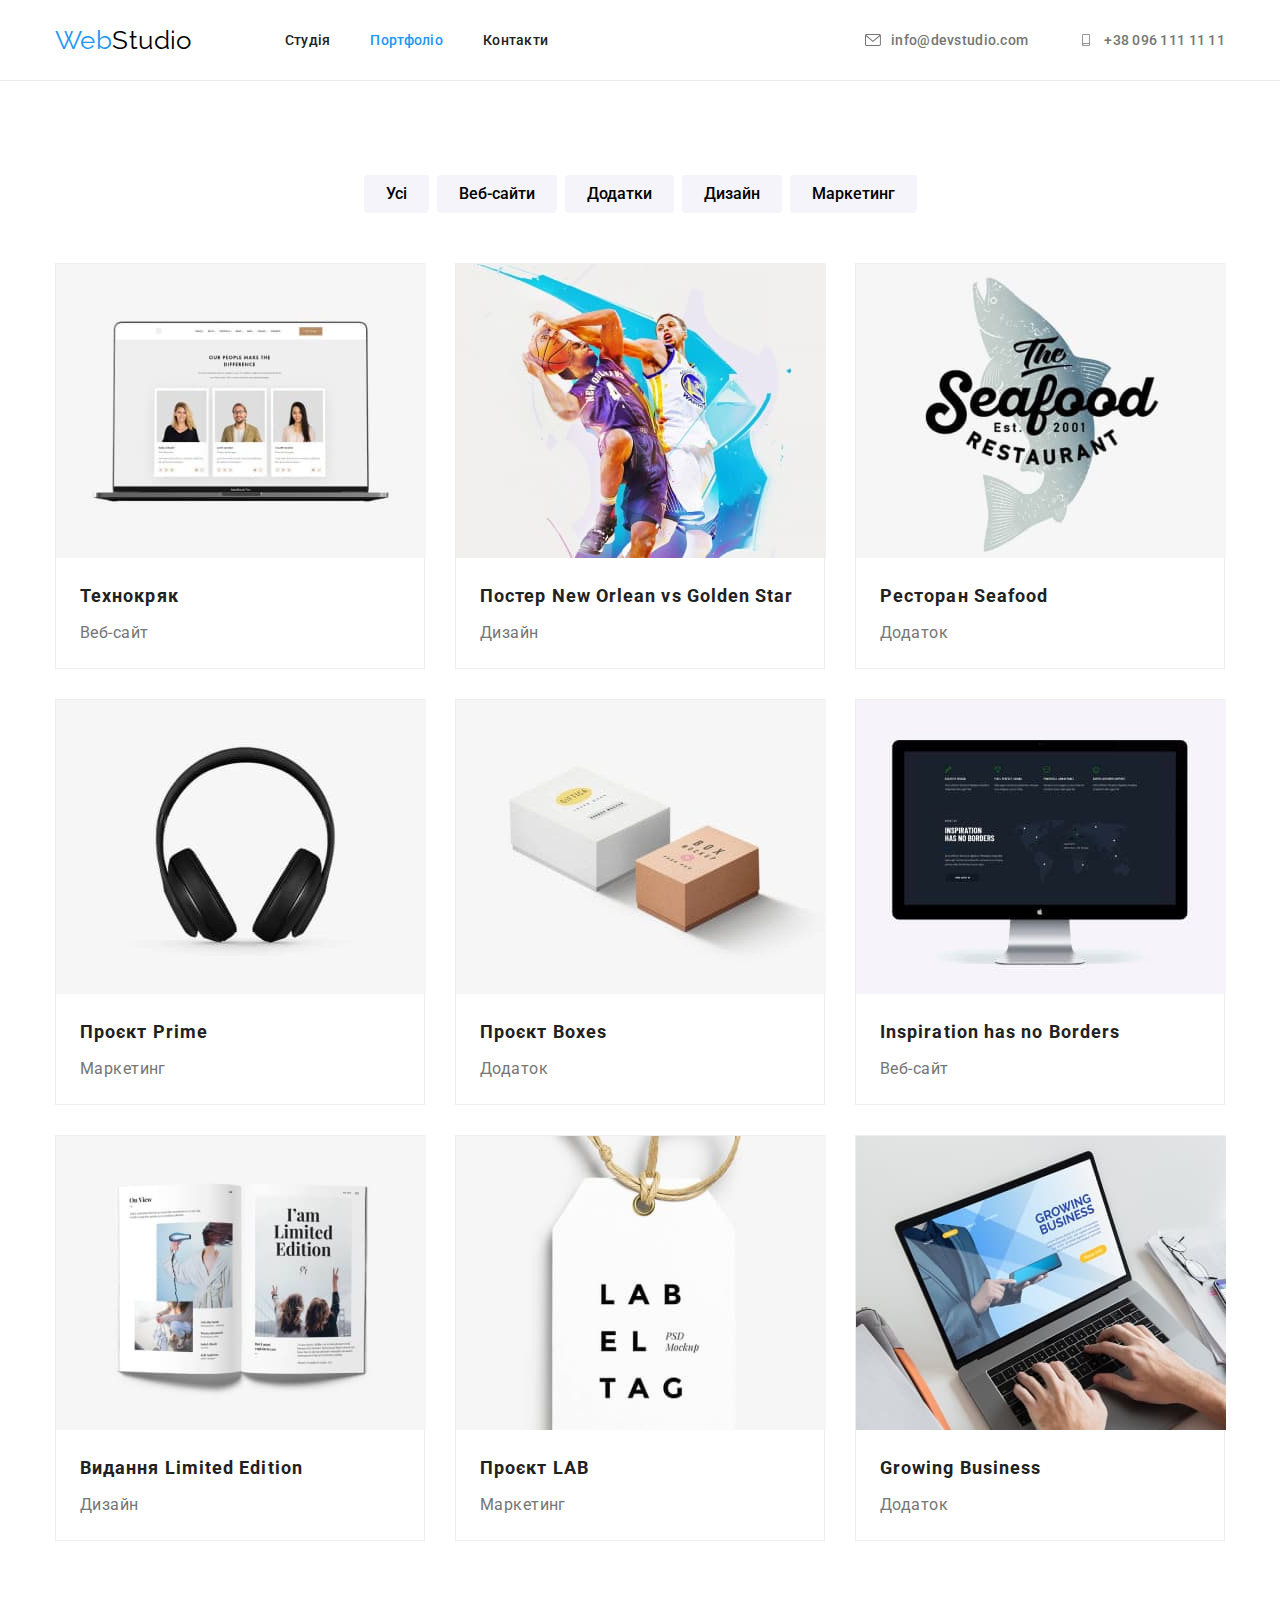
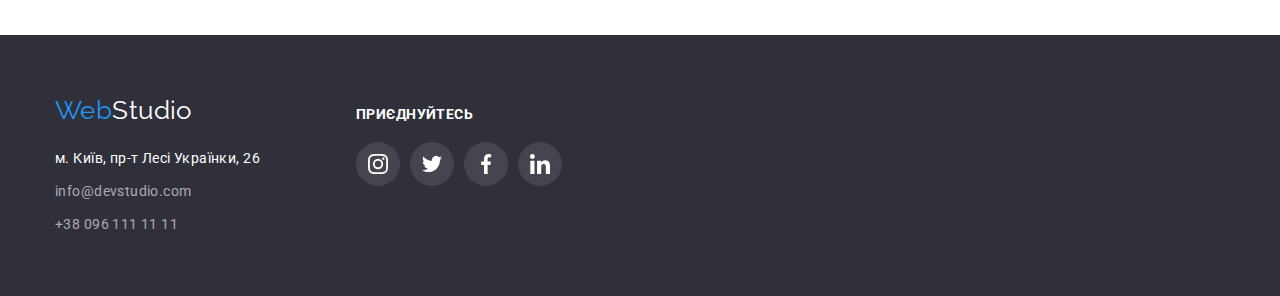
==== portfolio.html @ b538053b "Initial commit" ====
<!DOCTYPE html>
<html lang="uk">
  <head>
    <meta charset="UTF-8" />
    <meta http-equiv="X-UA-Compatible" content="IE=edge" />
    <meta name="viewport" content="width=device-width, initial-scale=1.0" />
    <title>WebStudio</title>

    <!-- Шрифти -->
    <link rel="preconnect" href="https://fonts.googleapis.com" />
    <link rel="preconnect" href="https://fonts.gstatic.com" crossorigin />
    <link
      href="https://fonts.googleapis.com/css2?family=Raleway:wght@700&family=Roboto:wght@400;500;700;900&display=swap"
      rel="stylesheet"
    />

    <!-- Нормалізація -->
    <link
      rel="stylesheet"
      href="https://cdnjs.cloudflare.com/ajax/libs/modern-normalize/1.1.0/modern-normalize.min.css"
    />

    <!-- Стилі -->
    <link rel="stylesheet" href="./CSS/styles.css" />
  </head>
  <body>
    <!-- Шапка сайту -->
    <header class="header">
      <div class="container header-container">
        <nav class="header-nav">
          <a href="./index.html" class="logo"> <span>Web</span>Studio </a>
          <ul class="site-nav list">
            <li class="item"><a class="link" href="./index.html">Студія</a></li>
            <li class="item"><a class="link current" href="./portfolio.html">Портфоліо</a></li>
            <li class="item"><a class="link" href="./contacts.html">Контакти</a></li>
          </ul>
        </nav>

        <ul class="auth-nav list">
          <li class="item">
            <a class="link" href="mailto:info@devstudio.com"
              ><svg class="auth-nav-icon" width="16px" height="12px">
                <use href="./images/icons.svg/symbol-defs.svg#icon-envelope"></use></svg>info@devstudio.com</a>
          </li>
          <li class="item">
            <a class="link" href="tel:+380961111111"
              ><svg class="auth-nav-icon" width="16px" height="12px">
                <use href="./images/icons.svg/symbol-defs.svg#icon-smartphone"></use></svg>+38 096 111 11 11</a>
          </li>
        </ul>
      </div>
    </header>

    <!--Унікальний контент сторінки Портфоліо-->
    <main>
      <!-- Портфоліо -->

      <section class="section">
        <div class="container">
          <h1 hidden>Портфоліо</h1>
          <ul class="filter-list">
            <li class="item"><button type="button" class="filter-btn">Усі</button></li>
            <li class="item"><button type="button" class="filter-btn">Веб-сайти</button></li>
            <li class="item"><button type="button" class="filter-btn">Додатки</button></li>
            <li class="item"><button type="button" class="filter-btn">Дизайн</button></li>
            <li class="item"><button type="button" class="filter-btn">Маркетинг</button></li>
          </ul>

          <ul class="works-list">
            <li class="works-item">
              <img
                src="./images/images.portfolio/img.jpg"
                alt="Веб-сайт"
                width="370"
                height="294"
              />
              <div class="works-content">
                <h3 class="works-item-title">Технокряк</h3>
                <p class="works-text">Веб-сайт</p>
              </div>
            </li>

            <li class="works-item">
              <img
                src="./images/images.portfolio/img-2.jpg"
                alt="Дизайн"
                width="370"
                height="294"
              />
              <div class="works-content">
                <h3 class="works-item-title">Постер New Orlean vs Golden Star</h3>
                <p class="works-text">Дизайн</p>
              </div>
            </li>

            <li class="works-item">
              <img
                src="./images/images.portfolio/img-3.jpg"
                alt="Додаток"
                width="370"
                height="294"
              />
              <div class="works-content">
                <h3 class="works-item-title">Ресторан Seafood</h3>
                <p class="works-text">Додаток</p>
              </div>
            </li>

            <li class="works-item">
              <img
                src="./images/images.portfolio/img-4.jpg"
                alt="Маркетинг"
                width="370"
                height="294"
              />
              <div class="works-content">
                <h3 class="works-item-title">Проєкт Prime</h3>
                <p class="works-text">Маркетинг</p>
              </div>
            </li>

            <li class="works-item">
              <img
                src="./images/images.portfolio/img-5.jpg"
                alt="Додаток"
                width="370"
                height="294"
              />
              <div class="works-content">
                <h3 class="works-item-title">Проєкт Boxes</h3>
                <p class="works-text">Додаток</p>
              </div>
            </li>

            <li class="works-item">
              <img
                src="./images/images.portfolio/img-6.jpg"
                alt="Веб-сайт"
                width="370"
                height="294"
              />
              <div class="works-content">
                <h3 class="works-item-title">Inspiration has no Borders</h3>
                <p class="works-text">Веб-сайт</p>
              </div>
            </li>

            <li class="works-item">
              <img
                src="./images/images.portfolio/img-7.jpg"
                alt="Дизайн"
                width="370"
                height="294"
              />
              <div class="works-content">
                <h3 class="works-item-title">Видання Limited Edition</h3>
                <p class="works-text">Дизайн</p>
              </div>
            </li>

            <li class="works-item">
              <img
                src="./images/images.portfolio/img-8.jpg"
                alt="Маркетинг"
                width="370"
                height="294"
              />
              <div class="works-content">
                <h3 class="works-item-title">Проєкт LAB</h3>
                <p class="works-text">Маркетинг</p>
              </div>
            </li>

            <li class="works-item">
              <img
                src="./images/images.portfolio/img-9.jpg"
                alt="Додаток"
                width="370"
                height="294"
              />
              <div class="works-content">
                <h3 class="works-item-title">Growing Business</h3>
                <p class="works-text">Додаток</p>
              </div>
            </li>
          </ul>
        </div>
      </section>
    </main>

    <!--Футер-->
    <footer class="footer">
      <div class="container container-flex">
        <div class="address">
          <a href="./index.html" class="footer-logo logo"> <span>Web</span>Studio </a>
          <address>
            <ul class="footer-contacts list">
              <li>
                <a
                  class="link-address"
                  href="https://goo.gl/maps/hEW1JtFpCVsuVEPR8"
                  target="_blank"
                  rel="noreferrer"
                  >м. Київ, пр-т Лесі Українки, 26</a
                >
              </li>
              <li><a class="link" href="mailto:info@devstudio.com">info@devstudio.com</a></li>
              <li><a class="link" href="tel:+380961111111">+38 096 111 11 11</a></li>
            </ul>
          </address>
        </div>

        <div class="container social">
          <h2 class="social-title">приєднуйтесь</h2>
          <ul class="social-list">
            <li class="social-item">
              <a href="" class="social-link">
                <svg class="social-icon" width="20px" height="20px">
                  <use
                    href="./images/icons.svg/symbol-defs.svg#icon-instagram-two"
                  ></use>
                </svg>
              </a>
            </li>
            <li class="social-item">
              <a href="" class="social-link">
                <svg class="social-icon" width="20px" height="20px">
                  <use href="./images/icons.svg/symbol-defs.svg#icon-twitter-one"></use>
                </svg>
              </a>
            </li>
            <li class="social-item">
              <a href="" class="social-link">
                <svg class="social-icon" width="20px" height="20px">
                  <use href="./images/icons.svg/symbol-defs.svg#icon-facebook-one"></use>
                </svg>
              </a>
            </li>
            <li class="social-item">
              <a href="" class="social-link">
                <svg class="social-icon" width="20px" height="20px">
                  <use href="./images/icons.svg/symbol-defs.svg#icon-linkedin-one"></use>
                </svg>
              </a>
            </li>
          </ul>
        </div>
      </div>
    </footer>
  </body>
</html>
---- CSS/styles.css ----
:root {
    --primary-text-color: #212121;
    --second-text-color: #757575;
    --accent-color: #2196F3;
    --third-text-color: #ffffff;
}

.visually-hidden {
    position: absolute;
    width: 1px;
    height: 1px;
    margin: -1px;
    border: 0;
    padding: 0;

    white-space: nowrap;
    clip-path: inset(100%);
    clip: rect(0 0 0 0);
    overflow: hidden;
}

body {
    font-family: 'Roboto', 'Raleway', sans-serif;
    background-color: var(--third-text-color);
    color: var(--primary-text-color);
    font-size: 14px;
    letter-spacing: 0.03em;
    
}

ul{
    margin-top: 0;
    margin-bottom: 0;
    padding-left: 0;
}

/* img {
    display: block;
} */

.container {
    width: 1200px;
    padding-left: 15px;
    padding-right: 15px;
    margin-left: auto;
    margin-right: auto;
    /* outline: 1px solid orange; */
}

.section {
    padding-top: 94px;
    padding-bottom: 94px;
}


/* Шапка */

.header {
    border-bottom: 1px solid #ECECEC;
}

.header-container,
.header-nav {
    display: flex;
    align-items: center;
}

.header-nav {
    margin-right: auto;
}

.logo > span {
    color: var(--accent-color);
}

.logo {
    font-family: 'Raleway';
    font-size: 26px;
    line-height: calc(31/26);
    color: #000000;
    text-decoration: none;
}

.logo:hover,
.logo:focus {
color: var(--accent-color);
}

.list {
    list-style: none;
    margin-top: 0;
    margin-bottom: 0;
}

/* Site nav */

.site-nav {
    display: flex;
    margin-left: 93px;
}

.site-nav .item:not(:last-child){
    margin-right: 40px;
}

.site-nav .link {
    display: block;
    padding-top: 32px;
    padding-bottom: 32px;
    font-weight: 500;
    line-height: calc(16/14);
    letter-spacing: 0.02em;
    color: var(--primary-text-color);
    text-decoration: none;
}
.site-nav .link:focus,
.site-nav .link:hover {
    color: var(--accent-color);
}

.site-nav .link.current {
    color: var(--accent-color)
}

/* Auth nav */

.auth-nav {
    display: flex;
}

.auth-nav .item +.item{
    margin-left: 50px;
}


.auth-nav .link {
    display: flex;
    align-items: center;
    padding-top: 32px;
    padding-bottom: 32px;
    font-weight: 500;
    line-height: calc(16/14);
    letter-spacing: 0.02em;
    color: var(--second-text-color);
    text-decoration: none;
    fill: var(--second-text-color)
}
.auth-nav .link:focus,
.auth-nav .link:hover {
    color: var(--accent-color);
}

.auth-nav-icon {
    margin-right: 10px;
    fill: currentColor;
}

/* Герой */

.hero {
    padding: 200px 0;
    text-align: center;
    background-color: #2F303A;
}

.overlay {
    max-width: 1600px;
    height: 600px;
    margin-left: auto;
    margin-right: auto;
    background-image: linear-gradient(
        to right, 
        rgba(47, 48, 58, 0.4), 
        rgba(47, 48, 58, 0.4)),
        url(../images/overlay.jpg);
    background-position: center;
    background-size: cover;
    background-repeat: no-repeat;

}

.hero-title {
    width: 696px;
    margin: 0 auto 30px;
    font-weight: 900;
    font-size: 44px;
    line-height: calc(60/44);
    letter-spacing: 0.06em;
    text-transform: uppercase;
    color: var(--third-text-color);
}

.hero-btn {
    min-width: 216px;
    padding: 10px 32px;
    font-size: 16px;
    line-height: calc(30/16);
    letter-spacing: 0.06em;
    background: var(--accent-color);
    color: var(--third-text-color);
    box-shadow: 0px 4px 4px rgba(0, 0, 0, 0.15);
    border: none;
    border-radius: 4px;
    cursor: pointer;
}

/* Особливості */


.exclusive-list {
    margin-top: 0;
    margin-bottom: 0;
    display: flex;
    justify-content: space-between;
    list-style: none;
}

.exclusive-item {
    width: 270px;
}

.container-exclusive-icon {
    display: inline-flex;
    align-items: center;
    justify-content: center;
    margin-bottom: 30px;
    width: 270px;
    height: 120px;
    border: none;
    border-radius: 4px;
    background-color: #F5F4FA;
}


.exclusive-title {
    margin-top: 0;
    margin-bottom: 10px;
    font-size: 14px;
    line-height: calc(16/14);
}

.exclusive-text {
    margin-top: 0;
    margin-bottom: 0;
    line-height: calc(24/14);
    color: var(--second-text-color);
}

/* Чим ми займаємося */

.direction {
    padding-top: 0;
}

.section-title {
    margin-top: 0;
    margin-bottom: 50px;
    text-align: center;
    font-size: 36px;
    line-height: calc(42/36);
}

.direction-list {
    justify-content: space-between;
    display: flex;
    list-style: none;
}

.direction-text img{
    display: block;
}

/* Наша команда */

.team {
    background: #F5F4FA;
}

.team-list {
    margin-top: 0;
    margin-bottom: 0;
    display: flex;
    justify-content: space-between;
    list-style: none;
}



.team-list .item {
    background: var(--third-text-color);
    box-shadow: 0px 1px 3px rgba(0, 0, 0, 0.12), 0px 1px 1px rgba(0, 0, 0, 0.14), 0px 2px 1px rgba(0, 0, 0, 0.2);
    border-radius: 0px 0px 4px 4px;
}

.team-list .item img {
    display: block;
}

.team-list .team-content {
    padding-top: 30px;
    padding-bottom: 30px;
    text-align: center;
}

.team-list .name {
    margin-top: 0;
    margin-bottom: 10px;
    font-weight: 500;
    font-size: 16px;
    line-height: calc(19/16);
}

.team-list .text {
    margin-top: 0;
    margin-bottom: 16px;
    font-size: 16px;
    line-height: calc(19/16);
    color: var(--second-text-color);
}

/* Соц. мережі команди */

.team-social-list {
    display: flex;
    justify-content: center;
    align-items: center;
    margin: 0;
    padding: 0;
    gap: 10px;
    list-style: none;
}

.team-social-item:hover {
    fill: var(--third-text-color);
    background-color: var(--accent-color);
    border-radius: 50%;
}


.team-social-icon:hover {
    fill: var(--third-text-color);
}

.team-social-link {
    display: inline-flex;
    align-items: center;
    justify-content: center;
    height: 44px;
    width: 44px;
    fill: #AFB1B8;
    border-radius: 50%;
}

.team-social-link:hover,
.team-social-link:focus {
    fill: var(--third-text-color);
    background-color: var(--accent-color);
    
}



/* Постійні клієнти */

.custumers {
    display: flex;
    padding: 0;
    margin: 0;
    list-style: none;
    gap: 30px;
}

.custumers-link {
    display: flex;
    align-items: center;
    width: 170px;
    height: 92px;
    padding: 0;
    border: 1px solid #AFB1B8;
    border-radius: 4px;
    fill: #AFB1B8;
}

.custumers-link:hover,
.custumers-link:focus {
    fill: var(--accent-color);
    border-color: var(--accent-color);
}

/* Футер */

.footer {
    background-color: #2F303A;
    padding-top: 60px;
    padding-bottom: 60px;
}

.footer-logo {
    display: block;
    margin-bottom: 20px;
    color: var(--third-text-color);
}

.footer-logo > span {
    color: var(--accent-color);
}

.footer > .link {
    color: var(--third-text-color);
}

.container-flex {
    display: flex;
    align-items: baseline;
}

.address {
    min-width: 231px;
    margin-right: 70px;
}

.footer-contacts {
    display: flex;
    flex-direction: column;
    gap: 9px;
    list-style: none;
}

.link-address {
    font-style: normal;
    line-height: calc(24/14);
    color: var(--third-text-color);
    text-decoration: none;
}

.footer-contacts .link {
    font-style: normal;
    line-height: calc(24/14);
    color: rgba(255, 255, 255, 0.6);
    text-decoration: none;
}

.footer-contacts .link:hover,
.footer-contacts .link:focus {
    color: var(--accent-color);
}

/* Футер соц мережі */

.social {
    padding: 0;
}

.social-title {
    margin-top: 0;
    margin-bottom: 20px;
    font-size: 14px;
    line-height: calc(16/14);
    letter-spacing: 0.03em;
    text-transform: uppercase;
    color: var(--third-text-color);
}

.social-list {
    display: flex;
    list-style: none;
    gap: 10px;
}

.social-link {
    display: inline-flex;
    align-items: center;
    justify-content: center;
    height: 44px;
    width: 44px;
    fill: var(--third-text-color);
    background-color: #44454E;
    border-radius: 50%;
}

.social-link:hover,
.social-link:focus {
    background-color: var(--accent-color);
    border-radius: 50%;
}

/* Портфоліо */

.filter-list {
    margin-top: 0;
    display: flex;
    justify-content: center;
    margin-bottom: 50px;
    list-style: none;
}

.filter-list .item+.item{
    margin-left: 8px;
}

.filter-btn {
    padding: 6px 22px;
    font-weight: 500;
    font-size: 16px;
    line-height: calc(26/16);
    background: #F5F4FA;
    border: none;
    border-radius: 4px;
    cursor: pointer;
}

.filter-btn:hover,
.filter-btn:focus {
    color: var(--third-text-color);
    background-color: var(--accent-color);
    box-shadow: 0px 3px 1px rgba(0, 0, 0, 0.1), 0px 1px 2px rgba(0, 0, 0, 0.08), 0px 2px 2px rgba(0, 0, 0, 0.12);
}

/* Роботи */

.works-list {
    display: flex;
    flex-wrap: wrap;
    justify-content: space-between;
    margin-top: 0;
    margin-bottom: 0;
    list-style: none;
}

.works-item {
    width: 370px;
    margin-bottom: 30px;
    background: var(--third-text-color);
    border: 1px solid #EEEEEE;
}

.works-item:hover,
.works-item:hover {
    box-shadow: 0px 1px 1px rgba(0, 0, 0, 0.12), 0px 4px 4px rgba(0, 0, 0, 0.06), 1px 4px 6px rgba(0, 0, 0, 0.16);
}

.works-item .works-content {
    padding: 20px 24px;
}

.works-item img {
    display: block;
}

.works-item:nth-last-child(-n+3){
    margin-bottom: 0;
}


.works-item-title {
    margin-top: 0;
    margin-bottom: 4px;
    font-size: 18px;
    line-height: calc(36/18);
    letter-spacing: 0.06em;
}

.works-text {
    margin-top: 0;
    margin-bottom: 0;
    font-size: 16px;
    line-height: calc(30/16);
    color: var(--second-text-color);
}
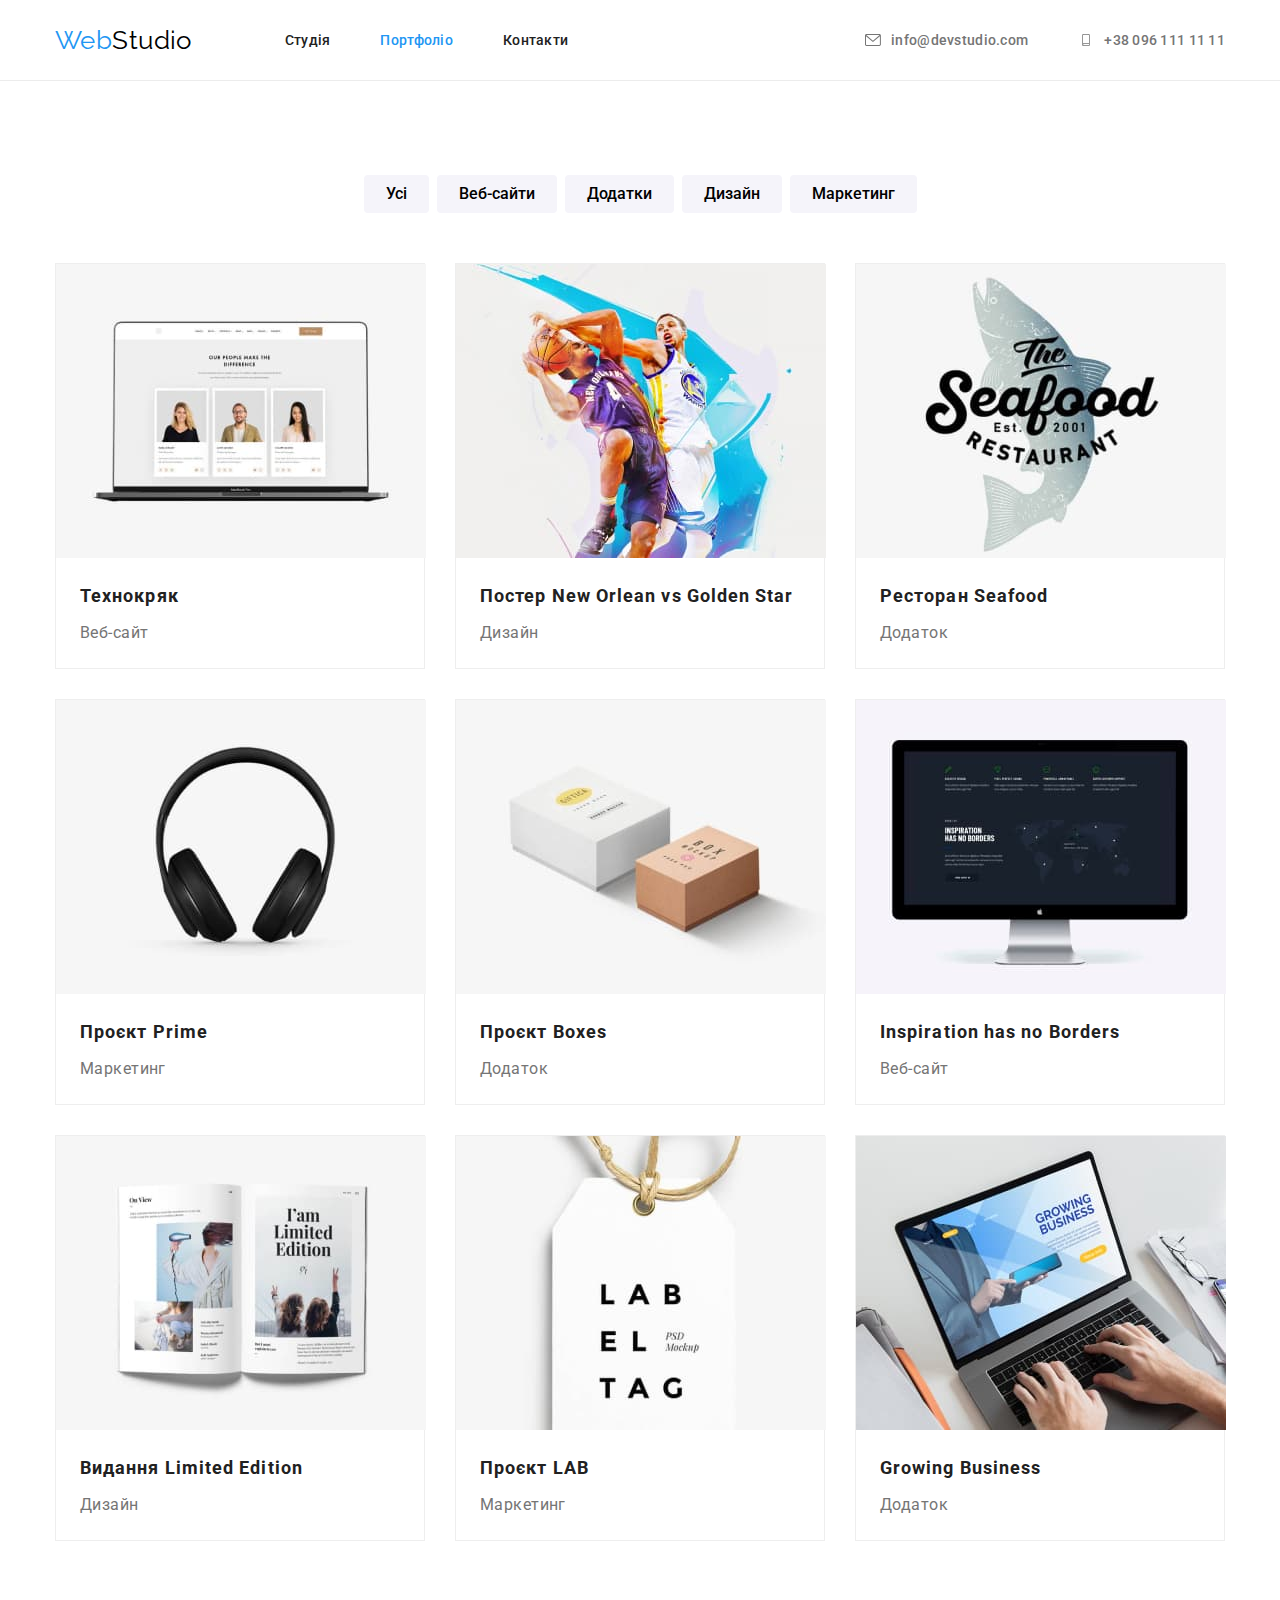
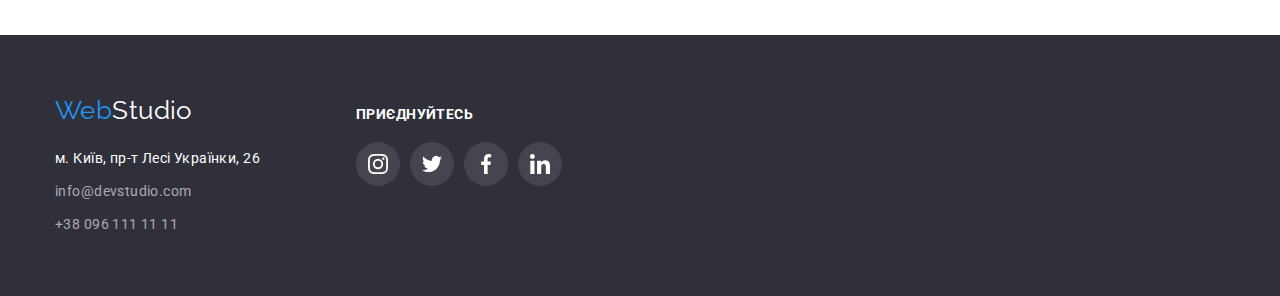
==== commit 62083c28: "finish hw5" ====
--- a/portfolio.html
+++ b/portfolio.html
@@ -68,12 +68,13 @@
 
           <ul class="works-list">
             <li class="works-item">
-              <img
-                src="./images/images.portfolio/img.jpg"
+              <div class="works-thumb"> 
+                <img src="./images/images.portfolio/img.jpg"
                 alt="Веб-сайт"
                 width="370"
-                height="294"
-              />
+                height="294"/>
+                <p class="works-thumb-overlay">Ресурс пропонує комплексні пропозиції з різним рівнем функціоналу та сервісів. Все це дозволить відвідувачу отримати вичерпні відомості про компанію чи приватну особу.</p>
+              </div>
               <div class="works-content">
                 <h3 class="works-item-title">Технокряк</h3>
                 <p class="works-text">Веб-сайт</p>
@@ -81,12 +82,15 @@
             </li>
 
             <li class="works-item">
+              <div class="works-thumb">
               <img
                 src="./images/images.portfolio/img-2.jpg"
                 alt="Дизайн"
                 width="370"
                 height="294"
               />
+               <p class="works-thumb-overlay">Ресурс пропонує комплексні пропозиції з різним рівнем функціоналу та сервісів. Все це дозволить відвідувачу отримати вичерпні відомості про компанію чи приватну особу.</p>
+              </div>
               <div class="works-content">
                 <h3 class="works-item-title">Постер New Orlean vs Golden Star</h3>
                 <p class="works-text">Дизайн</p>
@@ -94,12 +98,15 @@
             </li>
 
             <li class="works-item">
+              <div class="works-thumb">
               <img
                 src="./images/images.portfolio/img-3.jpg"
                 alt="Додаток"
                 width="370"
                 height="294"
               />
+               <p class="works-thumb-overlay">Ресурс пропонує комплексні пропозиції з різним рівнем функціоналу та сервісів. Все це дозволить відвідувачу отримати вичерпні відомості про компанію чи приватну особу.</p>
+              </div>
               <div class="works-content">
                 <h3 class="works-item-title">Ресторан Seafood</h3>
                 <p class="works-text">Додаток</p>
@@ -107,12 +114,15 @@
             </li>
 
             <li class="works-item">
+              <div class="works-thumb">
               <img
                 src="./images/images.portfolio/img-4.jpg"
                 alt="Маркетинг"
                 width="370"
                 height="294"
               />
+               <p class="works-thumb-overlay">Ресурс пропонує комплексні пропозиції з різним рівнем функціоналу та сервісів. Все це дозволить відвідувачу отримати вичерпні відомості про компанію чи приватну особу.</p>
+              </div>
               <div class="works-content">
                 <h3 class="works-item-title">Проєкт Prime</h3>
                 <p class="works-text">Маркетинг</p>
@@ -120,12 +130,15 @@
             </li>
 
             <li class="works-item">
+              <div class="works-thumb">
               <img
                 src="./images/images.portfolio/img-5.jpg"
                 alt="Додаток"
                 width="370"
                 height="294"
               />
+               <p class="works-thumb-overlay">Ресурс пропонує комплексні пропозиції з різним рівнем функціоналу та сервісів. Все це дозволить відвідувачу отримати вичерпні відомості про компанію чи приватну особу.</p>
+              </div>
               <div class="works-content">
                 <h3 class="works-item-title">Проєкт Boxes</h3>
                 <p class="works-text">Додаток</p>
@@ -133,12 +146,15 @@
             </li>
 
             <li class="works-item">
+              <div class="works-thumb">
               <img
                 src="./images/images.portfolio/img-6.jpg"
                 alt="Веб-сайт"
                 width="370"
                 height="294"
               />
+               <p class="works-thumb-overlay">Ресурс пропонує комплексні пропозиції з різним рівнем функціоналу та сервісів. Все це дозволить відвідувачу отримати вичерпні відомості про компанію чи приватну особу.</p>
+              </div>
               <div class="works-content">
                 <h3 class="works-item-title">Inspiration has no Borders</h3>
                 <p class="works-text">Веб-сайт</p>
@@ -146,12 +162,15 @@
             </li>
 
             <li class="works-item">
+              <div class="works-thumb">
               <img
                 src="./images/images.portfolio/img-7.jpg"
                 alt="Дизайн"
                 width="370"
                 height="294"
               />
+               <p class="works-thumb-overlay">Ресурс пропонує комплексні пропозиції з різним рівнем функціоналу та сервісів. Все це дозволить відвідувачу отримати вичерпні відомості про компанію чи приватну особу.</p>
+              </div>
               <div class="works-content">
                 <h3 class="works-item-title">Видання Limited Edition</h3>
                 <p class="works-text">Дизайн</p>
@@ -159,12 +178,15 @@
             </li>
 
             <li class="works-item">
+              <div class="works-thumb">
               <img
                 src="./images/images.portfolio/img-8.jpg"
                 alt="Маркетинг"
                 width="370"
                 height="294"
               />
+               <p class="works-thumb-overlay">Ресурс пропонує комплексні пропозиції з різним рівнем функціоналу та сервісів. Все це дозволить відвідувачу отримати вичерпні відомості про компанію чи приватну особу.</p>
+              </div>
               <div class="works-content">
                 <h3 class="works-item-title">Проєкт LAB</h3>
                 <p class="works-text">Маркетинг</p>
@@ -172,12 +194,15 @@
             </li>
 
             <li class="works-item">
+              <div class="works-thumb">
               <img
                 src="./images/images.portfolio/img-9.jpg"
                 alt="Додаток"
                 width="370"
                 height="294"
               />
+               <p class="works-thumb-overlay">Ресурс пропонує комплексні пропозиції з різним рівнем функціоналу та сервісів. Все це дозволить відвідувачу отримати вичерпні відомості про компанію чи приватну особу.</p>
+              </div>
               <div class="works-content">
                 <h3 class="works-item-title">Growing Business</h3>
                 <p class="works-text">Додаток</p>
--- a/CSS/styles.css
+++ b/CSS/styles.css
@@ -79,6 +79,7 @@
     line-height: calc(31/26);
     color: #000000;
     text-decoration: none;
+    transition: color 250ms cubic-bezier(0.4, 0, 0.2, 1);
 }
 
 .logo:hover,
@@ -99,11 +100,13 @@
     margin-left: 93px;
 }
 
-.site-nav .item:not(:last-child){
-    margin-right: 40px;
+.site-nav {
+    gap: 50px;
+   
 }
 
 .site-nav .link {
+    position: relative;
     display: block;
     padding-top: 32px;
     padding-bottom: 32px;
@@ -112,19 +115,42 @@
     letter-spacing: 0.02em;
     color: var(--primary-text-color);
     text-decoration: none;
-}
+    transition: color 250ms cubic-bezier(0.4, 0, 0.2, 1);
+}
+
 .site-nav .link:focus,
 .site-nav .link:hover {
     color: var(--accent-color);
+
 }
 
 .site-nav .link.current {
     color: var(--accent-color)
 }
 
+.site-nav .link::after {
+    position: absolute;
+    content: "";
+    bottom: 0;
+    left: 0;
+    display: inline-flex;
+    width: 100%;
+    height: 4px;  
+    background-color: var(--accent-color);
+    border-radius: 4px;
+    opacity: 0;
+    transition: opacity 250ms cubic-bezier(0.4, 0, 0.2, 1);
+}
+
+.site-nav .link:hover::after,
+.site-nav .link:focus::after {
+    content: "";
+    opacity: 1;
+}
+
 /* Auth nav */
 
-.auth-nav {
+ul.auth-nav.list {
     display: flex;
 }
 
@@ -143,7 +169,8 @@
     letter-spacing: 0.02em;
     color: var(--second-text-color);
     text-decoration: none;
-    fill: var(--second-text-color)
+    fill: var(--second-text-color);
+    transition: color 250ms cubic-bezier(0.4, 0, 0.2, 1);
 }
 .auth-nav .link:focus,
 .auth-nav .link:hover {
@@ -261,13 +288,36 @@
 }
 
 .direction-list {
+    position: relative;
+    bottom: 0;
     justify-content: space-between;
     display: flex;
     list-style: none;
 }
 
+.direction-text {
+    position: relative;
+}
+
 .direction-text img{
+   
     display: block;
+}
+
+.direction-name {
+    position: absolute;
+    bottom: 0;
+    width: 100%;
+    display: block;
+    margin: 0 auto;
+    padding-top: 27px;
+    padding-bottom: 27px;
+    line-height: calc(16/14);
+    font-weight: 700;
+    text-align: center;
+    text-transform: uppercase;
+    color: var(--third-text-color);
+    background: rgba(47, 48, 58, 0.8);
 }
 
 /* Наша команда */
@@ -330,12 +380,21 @@
     list-style: none;
 }
 
-.team-social-item:hover {
+.team-social-item {
+    border-radius: 50%;
+    transition: fill 250ms cubic-bezier(0.4, 0, 0.2, 1);
+    transition: background-color 250ms cubic-bezier(0.4, 0, 0.2, 1);
+
+}
+
+.team-social-item:hover .team-social-link {
     fill: var(--third-text-color);
     background-color: var(--accent-color);
-    border-radius: 50%;
-}
-
+}
+
+.team-social-icon {
+    transition: fill 250ms cubic-bezier(0.4, 0, 0.2, 1);
+}
 
 .team-social-icon:hover {
     fill: var(--third-text-color);
@@ -349,14 +408,9 @@
     width: 44px;
     fill: #AFB1B8;
     border-radius: 50%;
-}
-
-.team-social-link:hover,
-.team-social-link:focus {
-    fill: var(--third-text-color);
-    background-color: var(--accent-color);
-    
-}
+    transition: fill 250ms cubic-bezier(0.4, 0, 0.2, 1);
+    transition: background-color 250ms cubic-bezier(0.4, 0, 0.2, 1);
+}   
 
 
 
@@ -379,6 +433,7 @@
     border: 1px solid #AFB1B8;
     border-radius: 4px;
     fill: #AFB1B8;
+    transition: 250ms cubic-bezier(0.4, 0, 0.2, 1);
 }
 
 .custumers-link:hover,
@@ -438,6 +493,7 @@
     line-height: calc(24/14);
     color: rgba(255, 255, 255, 0.6);
     text-decoration: none;
+    transition: color 250ms cubic-bezier(0.4, 0, 0.2, 1);
 }
 
 .footer-contacts .link:hover,
@@ -476,12 +532,12 @@
     fill: var(--third-text-color);
     background-color: #44454E;
     border-radius: 50%;
+    transition: background-color 250ms cubic-bezier(0.4, 0, 0.2, 1);
 }
 
 .social-link:hover,
 .social-link:focus {
     background-color: var(--accent-color);
-    border-radius: 50%;
 }
 
 /* Портфоліо */
@@ -503,10 +559,14 @@
     font-weight: 500;
     font-size: 16px;
     line-height: calc(26/16);
-    background: #F5F4FA;
+    background-color: #F5F4FA;
     border: none;
     border-radius: 4px;
     cursor: pointer;
+    /* transition: color 250ms cubic-bezier(0.4, 0, 0.2, 1);
+    transition: background-color 2250ms cubic-bezier(0.4, 0, 0.2, 1);
+    transition: box-shadow 250ms cubic-bezier(0.4, 0, 0.2, 1); */
+    transition: 250ms cubic-bezier(0.4, 0, 0.2, 1);
 }
 
 .filter-btn:hover,
@@ -532,6 +592,7 @@
     margin-bottom: 30px;
     background: var(--third-text-color);
     border: 1px solid #EEEEEE;
+    transition: box-shadow 250ms cubic-bezier(0.4, 0, 0.2, 1);
 }
 
 .works-item:hover,
@@ -551,6 +612,31 @@
     margin-bottom: 0;
 }
 
+.works-thumb {
+    position: relative;
+    overflow: hidden;
+    width: 370px;
+}
+
+.works-thumb-overlay {
+    position: absolute;
+    top: 0%;
+    left: 0%;
+    margin: 0;
+    width: 370px;
+    padding: 63px 24px;
+    font-weight: 400;
+    font-size: 18px;
+    line-height: calc(28/18);
+    color: var(--third-text-color);
+    background-color: rgba(33, 150, 243, 0.9);
+    transform: translate(0,100%);
+    transition: transform 250ms cubic-bezier(0.4, 0, 0.2, 1);
+}
+
+.works-thumb:hover .works-thumb-overlay{
+    transform: translate(0);
+}
 
 .works-item-title {
     margin-top: 0;
@@ -566,4 +652,43 @@
     font-size: 16px;
     line-height: calc(30/16);
     color: var(--second-text-color);
+}
+
+.backdrop {
+    position: fixed;
+    top: 0;
+    left: 0;
+    width: 100%;
+    height: 100%;
+    background: rgba(0, 0, 0, 0.2);
+    transition: opacity 250ms cubic-bezier(0.4, 0, 0.2, 1);
+}
+
+.backdrop.is-hidden {
+    visibility:hidden;
+    opacity: 0;
+    pointer-events: none;
+}
+
+.modal {
+    position: absolute;
+    top: 50%;
+    left: 50%;
+    transform: translate(-50%, -50%);
+    width: 528px;
+    height: 581px;
+    background-color: var(--third-text-color);
+   
+}
+
+.modal-btn {
+    position: absolute;
+    top: 8px;
+    right: 8px;
+    width: 30px;
+    height: 30px;
+    font-size: 20px;
+    border: 1px solid rgba(0, 0, 0, 0.1);;
+    border-radius: 50%;
+    background-color: var(--third-text-color);
 }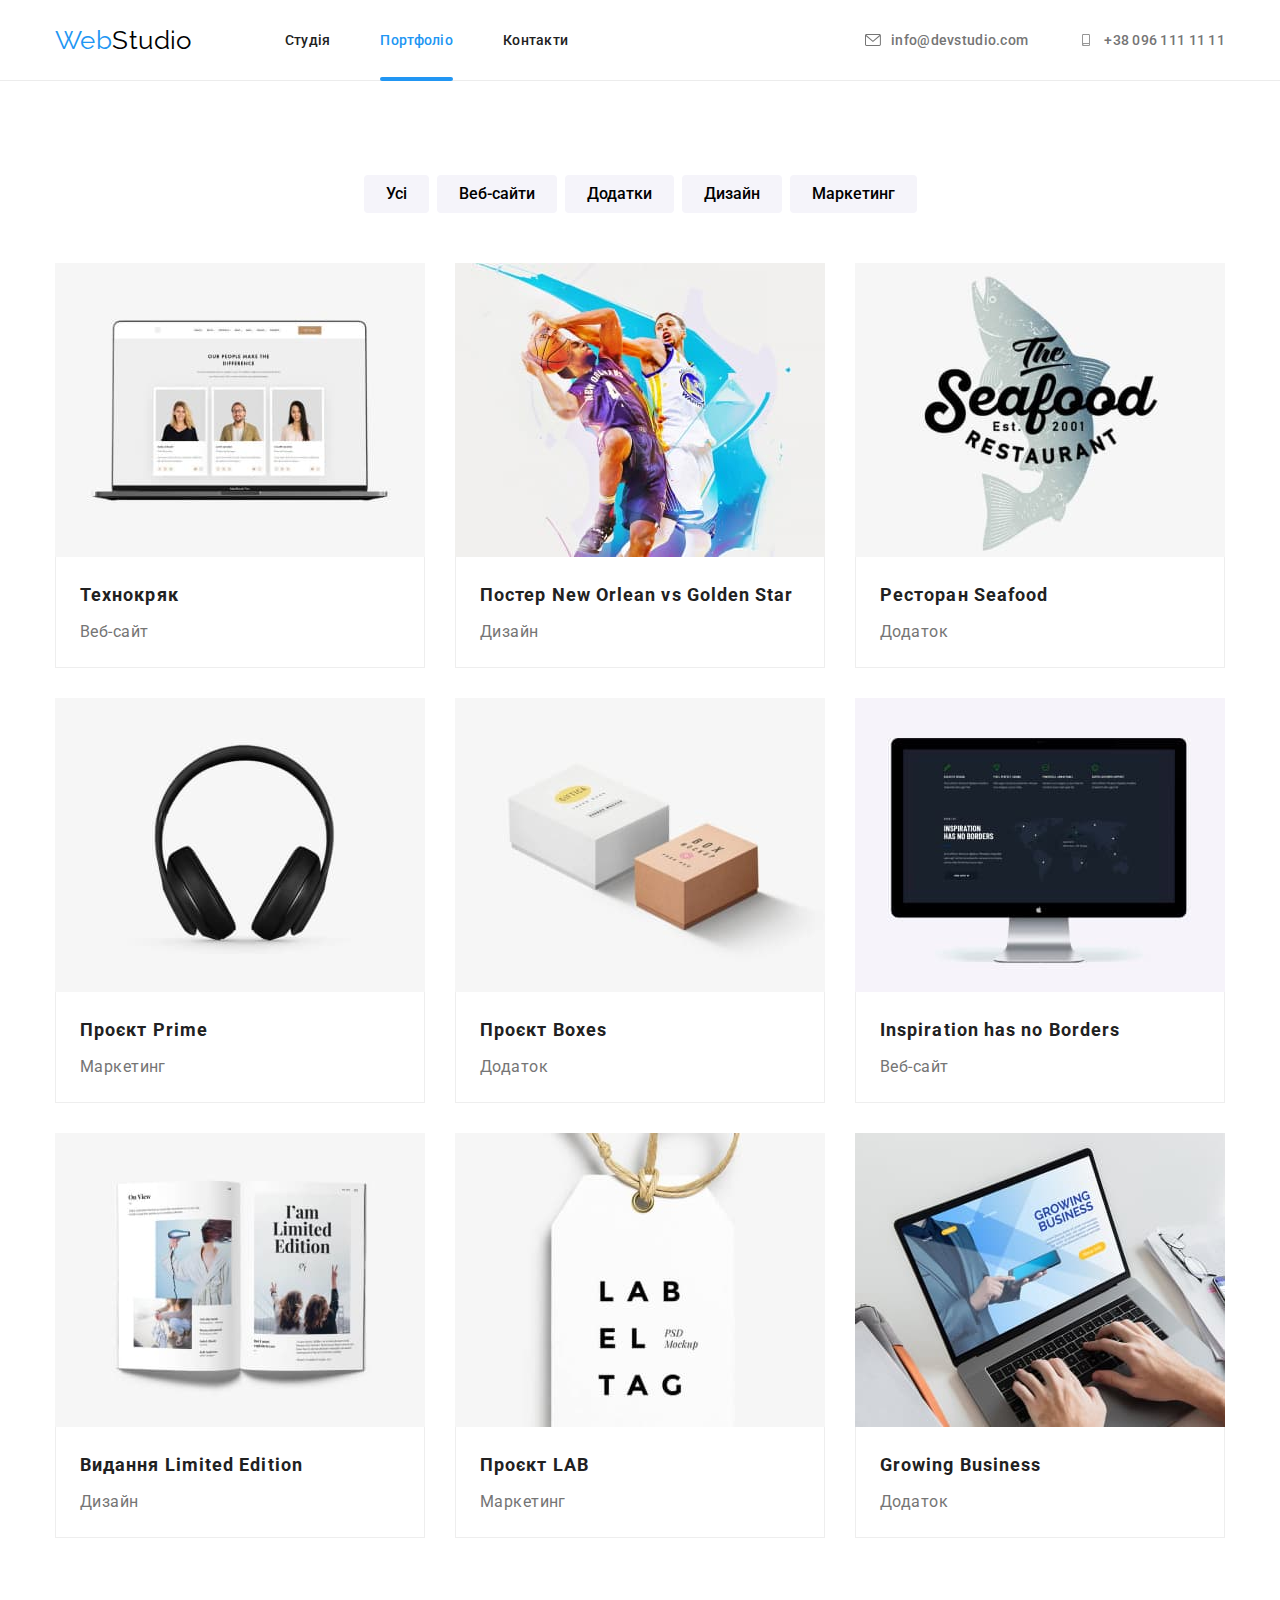
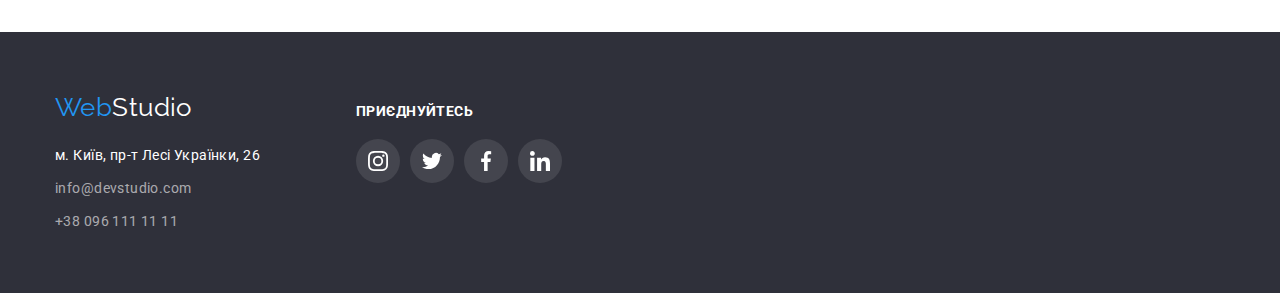
==== commit 5fb1bb7a: "fixed bugs" ====
--- a/portfolio.html
+++ b/portfolio.html
@@ -76,7 +76,7 @@
                 <p class="works-thumb-overlay">Ресурс пропонує комплексні пропозиції з різним рівнем функціоналу та сервісів. Все це дозволить відвідувачу отримати вичерпні відомості про компанію чи приватну особу.</p>
               </div>
               <div class="works-content">
-                <h3 class="works-item-title">Технокряк</h3>
+                <h2 class="works-item-title">Технокряк</h2>
                 <p class="works-text">Веб-сайт</p>
               </div>
             </li>
@@ -92,7 +92,7 @@
                <p class="works-thumb-overlay">Ресурс пропонує комплексні пропозиції з різним рівнем функціоналу та сервісів. Все це дозволить відвідувачу отримати вичерпні відомості про компанію чи приватну особу.</p>
               </div>
               <div class="works-content">
-                <h3 class="works-item-title">Постер New Orlean vs Golden Star</h3>
+                <h2 class="works-item-title">Постер New Orlean vs Golden Star</h2>
                 <p class="works-text">Дизайн</p>
               </div>
             </li>
@@ -108,7 +108,7 @@
                <p class="works-thumb-overlay">Ресурс пропонує комплексні пропозиції з різним рівнем функціоналу та сервісів. Все це дозволить відвідувачу отримати вичерпні відомості про компанію чи приватну особу.</p>
               </div>
               <div class="works-content">
-                <h3 class="works-item-title">Ресторан Seafood</h3>
+                <h2 class="works-item-title">Ресторан Seafood</h2>
                 <p class="works-text">Додаток</p>
               </div>
             </li>
@@ -124,7 +124,7 @@
                <p class="works-thumb-overlay">Ресурс пропонує комплексні пропозиції з різним рівнем функціоналу та сервісів. Все це дозволить відвідувачу отримати вичерпні відомості про компанію чи приватну особу.</p>
               </div>
               <div class="works-content">
-                <h3 class="works-item-title">Проєкт Prime</h3>
+                <h2 class="works-item-title">Проєкт Prime</h2>
                 <p class="works-text">Маркетинг</p>
               </div>
             </li>
@@ -140,7 +140,7 @@
                <p class="works-thumb-overlay">Ресурс пропонує комплексні пропозиції з різним рівнем функціоналу та сервісів. Все це дозволить відвідувачу отримати вичерпні відомості про компанію чи приватну особу.</p>
               </div>
               <div class="works-content">
-                <h3 class="works-item-title">Проєкт Boxes</h3>
+                <h2 class="works-item-title">Проєкт Boxes</h2>
                 <p class="works-text">Додаток</p>
               </div>
             </li>
@@ -156,7 +156,7 @@
                <p class="works-thumb-overlay">Ресурс пропонує комплексні пропозиції з різним рівнем функціоналу та сервісів. Все це дозволить відвідувачу отримати вичерпні відомості про компанію чи приватну особу.</p>
               </div>
               <div class="works-content">
-                <h3 class="works-item-title">Inspiration has no Borders</h3>
+                <h2 class="works-item-title">Inspiration has no Borders</h2>
                 <p class="works-text">Веб-сайт</p>
               </div>
             </li>
@@ -172,7 +172,7 @@
                <p class="works-thumb-overlay">Ресурс пропонує комплексні пропозиції з різним рівнем функціоналу та сервісів. Все це дозволить відвідувачу отримати вичерпні відомості про компанію чи приватну особу.</p>
               </div>
               <div class="works-content">
-                <h3 class="works-item-title">Видання Limited Edition</h3>
+                <h2 class="works-item-title">Видання Limited Edition</h2>
                 <p class="works-text">Дизайн</p>
               </div>
             </li>
@@ -188,7 +188,7 @@
                <p class="works-thumb-overlay">Ресурс пропонує комплексні пропозиції з різним рівнем функціоналу та сервісів. Все це дозволить відвідувачу отримати вичерпні відомості про компанію чи приватну особу.</p>
               </div>
               <div class="works-content">
-                <h3 class="works-item-title">Проєкт LAB</h3>
+                <h2 class="works-item-title">Проєкт LAB</h2>
                 <p class="works-text">Маркетинг</p>
               </div>
             </li>
@@ -204,7 +204,7 @@
                <p class="works-thumb-overlay">Ресурс пропонує комплексні пропозиції з різним рівнем функціоналу та сервісів. Все це дозволить відвідувачу отримати вичерпні відомості про компанію чи приватну особу.</p>
               </div>
               <div class="works-content">
-                <h3 class="works-item-title">Growing Business</h3>
+                <h2 class="works-item-title">Growing Business</h2>
                 <p class="works-text">Додаток</p>
               </div>
             </li>
--- a/CSS/styles.css
+++ b/CSS/styles.css
@@ -124,14 +124,12 @@
 
 }
 
-.site-nav .link.current {
-    color: var(--accent-color)
-}
+
 
 .site-nav .link::after {
     position: absolute;
     content: "";
-    bottom: 0;
+    bottom: -1px;
     left: 0;
     display: inline-flex;
     width: 100%;
@@ -146,6 +144,24 @@
 .site-nav .link:focus::after {
     content: "";
     opacity: 1;
+}
+
+.site-nav .link.current {
+    color: var(--accent-color)
+}
+
+.site-nav .link.current::after {
+    position: absolute;
+    content: "";
+    bottom: -1px;
+    left: 0;
+    display: inline-flex;
+    width: 100%;
+    height: 4px;  
+    background-color: var(--accent-color);
+    border-radius: 4px;
+    opacity: 1;
+    transition: opacity 250ms cubic-bezier(0.4, 0, 0.2, 1);
 }
 
 /* Auth nav */
@@ -380,26 +396,6 @@
     list-style: none;
 }
 
-.team-social-item {
-    border-radius: 50%;
-    transition: fill 250ms cubic-bezier(0.4, 0, 0.2, 1);
-    transition: background-color 250ms cubic-bezier(0.4, 0, 0.2, 1);
-
-}
-
-.team-social-item:hover .team-social-link {
-    fill: var(--third-text-color);
-    background-color: var(--accent-color);
-}
-
-.team-social-icon {
-    transition: fill 250ms cubic-bezier(0.4, 0, 0.2, 1);
-}
-
-.team-social-icon:hover {
-    fill: var(--third-text-color);
-}
-
 .team-social-link {
     display: inline-flex;
     align-items: center;
@@ -408,11 +404,14 @@
     width: 44px;
     fill: #AFB1B8;
     border-radius: 50%;
-    transition: fill 250ms cubic-bezier(0.4, 0, 0.2, 1);
-    transition: background-color 250ms cubic-bezier(0.4, 0, 0.2, 1);
+    transition: fill 250ms cubic-bezier(0.4, 0, 0.2, 1), background-color 250ms cubic-bezier(0.4, 0, 0.2, 1);
 }   
 
-
+.team-social-link:hover,
+.team-social-link:focus {
+    fill: var(--third-text-color);
+    background-color: var(--accent-color);
+}
 
 /* Постійні клієнти */
 
@@ -433,7 +432,7 @@
     border: 1px solid #AFB1B8;
     border-radius: 4px;
     fill: #AFB1B8;
-    transition: 250ms cubic-bezier(0.4, 0, 0.2, 1);
+    transition: fill 250ms cubic-bezier(0.4, 0, 0.2, 1), border-color 250ms cubic-bezier(0.4, 0, 0.2, 1);
 }
 
 .custumers-link:hover,
@@ -563,10 +562,7 @@
     border: none;
     border-radius: 4px;
     cursor: pointer;
-    /* transition: color 250ms cubic-bezier(0.4, 0, 0.2, 1);
-    transition: background-color 2250ms cubic-bezier(0.4, 0, 0.2, 1);
-    transition: box-shadow 250ms cubic-bezier(0.4, 0, 0.2, 1); */
-    transition: 250ms cubic-bezier(0.4, 0, 0.2, 1);
+    transition: color 250ms cubic-bezier(0.4, 0, 0.2, 1),background-color 250ms cubic-bezier(0.4, 0, 0.2, 1),box-shadow 250ms cubic-bezier(0.4, 0, 0.2, 1);
 }
 
 .filter-btn:hover,
@@ -591,7 +587,6 @@
     width: 370px;
     margin-bottom: 30px;
     background: var(--third-text-color);
-    border: 1px solid #EEEEEE;
     transition: box-shadow 250ms cubic-bezier(0.4, 0, 0.2, 1);
 }
 
@@ -615,7 +610,7 @@
 .works-thumb {
     position: relative;
     overflow: hidden;
-    width: 370px;
+    width: 100%;
 }
 
 .works-thumb-overlay {
@@ -623,14 +618,15 @@
     top: 0%;
     left: 0%;
     margin: 0;
-    width: 370px;
+    width: 100%;
+    height: 100%;
     padding: 63px 24px;
     font-weight: 400;
     font-size: 18px;
     line-height: calc(28/18);
     color: var(--third-text-color);
     background-color: rgba(33, 150, 243, 0.9);
-    transform: translate(0,100%);
+    transform: translate(0,101%);
     transition: transform 250ms cubic-bezier(0.4, 0, 0.2, 1);
 }
 
@@ -639,6 +635,7 @@
 }
 
 .works-item-title {
+    width: 100%;
     margin-top: 0;
     margin-bottom: 4px;
     font-size: 18px;
@@ -646,7 +643,14 @@
     letter-spacing: 0.06em;
 }
 
+.works-content {
+    border-right: 1px solid #EEEEEE;
+    border-bottom: 1px solid #EEEEEE;
+    border-left: 1px solid #EEEEEE;
+}
+
 .works-text {
+    width: 100%;
     margin-top: 0;
     margin-bottom: 0;
     font-size: 16px;
@@ -661,7 +665,7 @@
     width: 100%;
     height: 100%;
     background: rgba(0, 0, 0, 0.2);
-    transition: opacity 250ms cubic-bezier(0.4, 0, 0.2, 1);
+    transition: opacity 250ms cubic-bezier(0.4, 0, 0.2, 1), visibility 250ms cubic-bezier(0.4, 0, 0.2, 1);
 }
 
 .backdrop.is-hidden {
